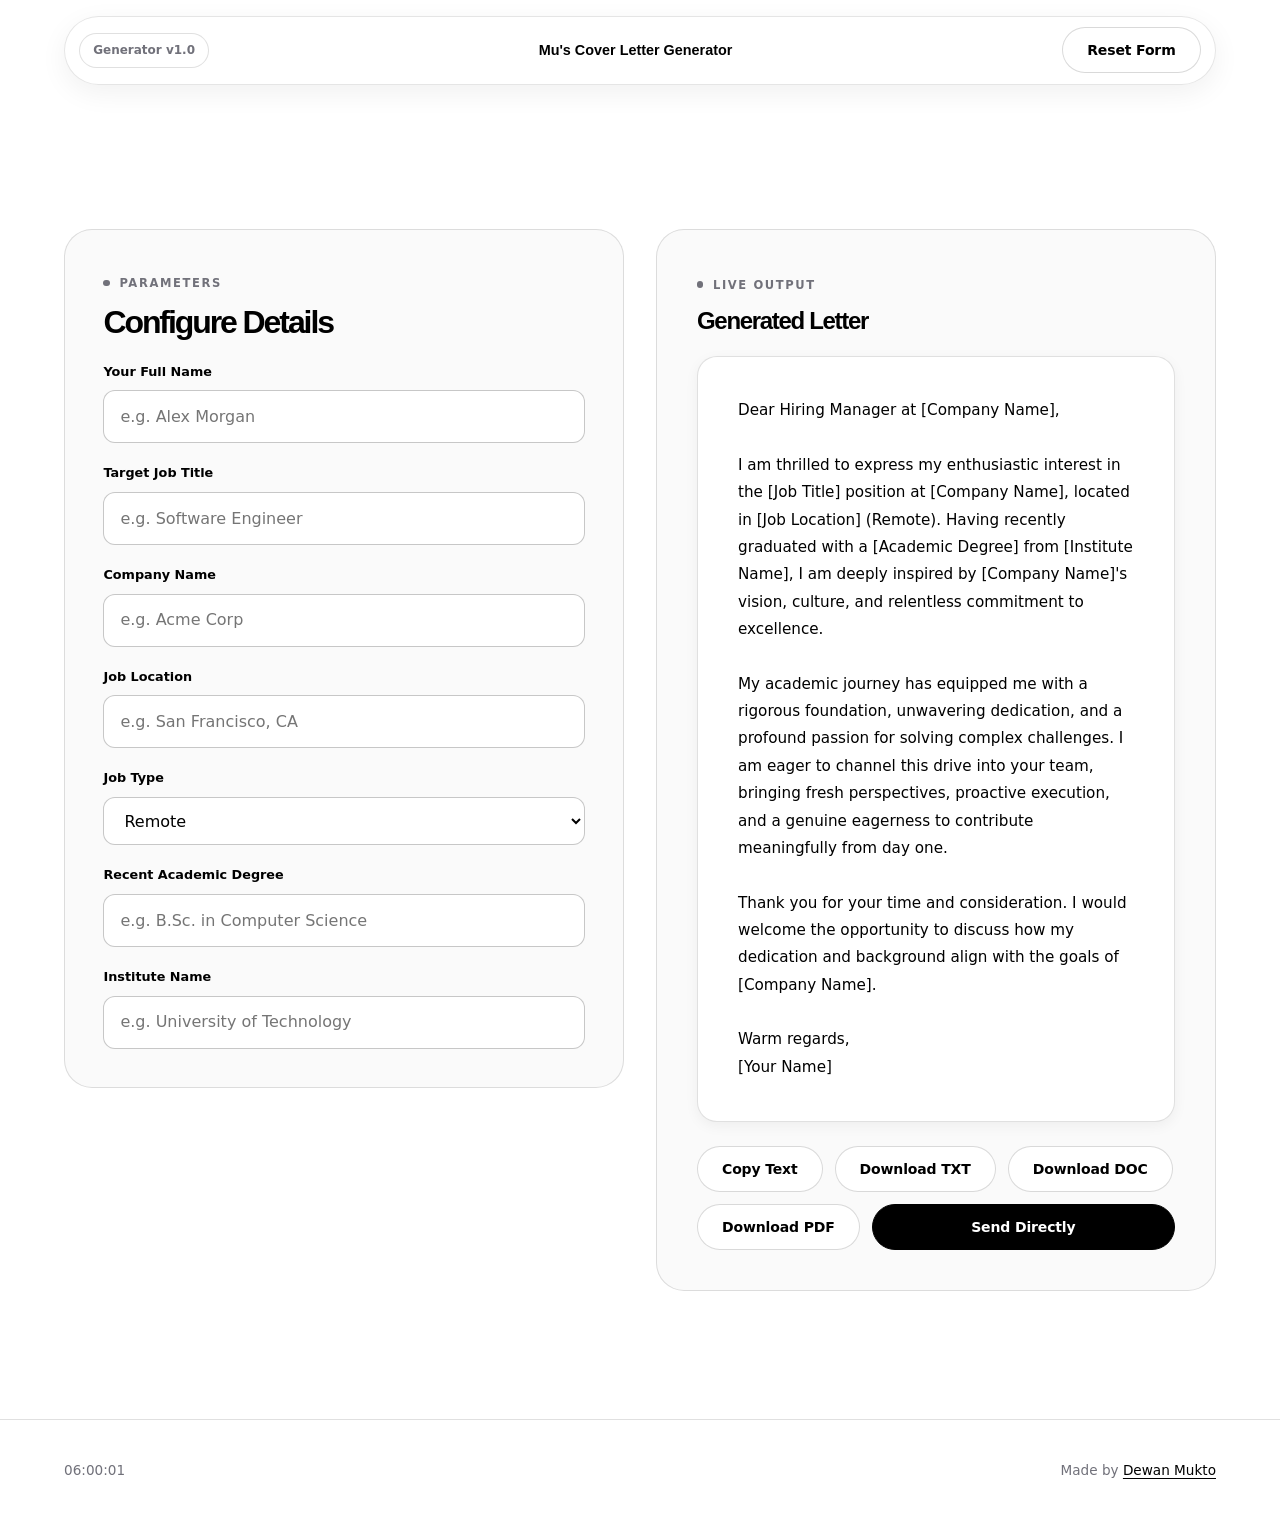
==== cover-letter-generator/index.html @ a6e50929 "for some of you lazy people out there" ====
<!DOCTYPE html>
<html lang="en">
<head>
    <meta charset="UTF-8">
    <meta name="viewport" content="width=device-width, initial-scale=1.0">
    <title>Mu's Cover Letter Generator</title>
    <link rel="stylesheet" href="/samx-theme.css">
    <style>
        .generator-grid {
            display: grid;
            grid-template-columns: 1fr 1fr;
            gap: 2rem;
            align-items: start;
        }
        .preview-panel {
            position: sticky;
            top: 5rem;
            background: var(--sx-soft-2);
            border: 1px solid var(--sx-line);
            border-radius: var(--sx-radius-lg);
            padding: 2.5rem;
        }
        .letter-preview {
            background: #fff;
            border: 1px solid var(--sx-line);
            border-radius: var(--sx-radius-md);
            padding: 2.5rem;
            font-family: var(--sx-font-body);
            font-size: 0.95rem;
            line-height: 1.8;
            white-space: pre-wrap;
            box-shadow: var(--sx-shadow-sm);
            min-height: 420px;
            color: var(--sx-fg);
        }
        .action-cluster {
            display: flex;
            flex-wrap: wrap;
            gap: 0.75rem;
            margin-top: 1.5rem;
        }
        .modal-overlay {
            display: none;
            position: fixed;
            top: 0; left: 0; width: 100%; height: 100%;
            background: rgba(0,0,0,0.4);
            backdrop-filter: blur(8px);
            z-index: 100;
            align-items: center;
            justify-content: center;
        }
        .modal-overlay.active {
            display: flex;
        }
        .modal-box {
            background: #fff;
            border: 1px solid var(--sx-line-strong);
            border-radius: var(--sx-radius-lg);
            padding: 2rem;
            width: min(90%, 480px);
            box-shadow: var(--sx-shadow-lg);
        }
        @media (max-width: 960px) {
            .generator-grid { grid-template-columns: 1fr; }
            .preview-panel { position: relative; top: 0; }
            .nav-title { display: none; }
        }
    </style>
</head>
<body class="samx-theme">

    <nav class="sx-nav">
        <div class="sx-cluster">
            <span class="sx-pill sx-mono">Generator v1.0</span>
        </div>
        <div style="font-weight: 700; font-family: var(--sx-font-display); font-size: 0.9rem; text-align: center;" class="nav-title">
            Mu's Cover Letter Generator
        </div>
        <div class="sx-cluster">
            <button class="sx-btn sx-btn--secondary" id="reset-btn">Reset Form</button>
        </div>
    </nav>

    <main class="sx-container sx-section">
        <div class="generator-grid">
            
            <!-- Left: Control Parameters Form -->
            <div class="sx-panel">
                <div class="sx-eyebrow" style="margin-bottom: 1rem;">Parameters</div>
                <h2 class="sx-heading--section" style="font-size: 2rem; margin-bottom: 1.5rem;">Configure Details</h2>

                <div class="sx-stack" style="gap: 1.25rem;">
                    <div class="sx-field">
                        <label class="sx-label">Your Full Name</label>
                        <input type="text" id="input-name" class="sx-input" placeholder="e.g. Alex Morgan">
                    </div>
                    <div class="sx-field">
                        <label class="sx-label">Target Job Title</label>
                        <input type="text" id="input-title" class="sx-input" placeholder="e.g. Software Engineer">
                    </div>
                    <div class="sx-field">
                        <label class="sx-label">Company Name</label>
                        <input type="text" id="input-company" class="sx-input" placeholder="e.g. Acme Corp">
                    </div>
                    <div class="sx-field">
                        <label class="sx-label">Job Location</label>
                        <input type="text" id="input-location" class="sx-input" placeholder="e.g. San Francisco, CA">
                    </div>
                    <div class="sx-field">
                        <label class="sx-label">Job Type</label>
                        <select id="input-type" class="sx-select">
                            <option value="Remote">Remote</option>
                            <option value="On-site">On-site</option>
                            <option value="Hybrid">Hybrid</option>
                        </select>
                    </div>
                    <div class="sx-field">
                        <label class="sx-label">Recent Academic Degree</label>
                        <input type="text" id="input-degree" class="sx-input" placeholder="e.g. B.Sc. in Computer Science">
                    </div>
                    <div class="sx-field">
                        <label class="sx-label">Institute Name</label>
                        <input type="text" id="input-institute" class="sx-input" placeholder="e.g. University of Technology">
                    </div>
                </div>
            </div>

            <!-- Right: Live Preview & Export Suite -->
            <div class="preview-panel">
                <div class="sx-eyebrow" style="margin-bottom: 1rem;">Live Output</div>
                <h3 style="font-size: 1.5rem; margin-bottom: 1.5rem;">Generated Letter</h3>
                
                <div class="letter-preview" id="letter-output">Loading template...</div>

                <div class="action-cluster">
                    <button class="sx-btn sx-btn--secondary" id="copy-btn">Copy Text</button>
                    <button class="sx-btn sx-btn--secondary" id="download-txt-btn">Download TXT</button>
                    <button class="sx-btn sx-btn--secondary" id="download-doc-btn">Download DOC</button>
                    <button class="sx-btn sx-btn--secondary" id="download-pdf-btn">Download PDF</button>
                    <button class="sx-btn sx-btn--primary" id="send-direct-btn" style="flex: 1; justify-content: center;">Send Directly</button>
                </div>
            </div>

        </div>
    </main>

    <!-- Send Directly Modal -->
    <div class="modal-overlay" id="email-modal">
        <div class="modal-box">
            <h3 style="margin-bottom: 1rem; font-size: 1.5rem;">Direct Email Dispatch</h3>
            <p class="sx-muted" style="font-size: 0.85rem; margin-bottom: 1.5rem;">Enter the recipient email address and subject line to launch your default mail app.</p>
            
            <div class="sx-stack" style="gap: 1rem; margin-bottom: 1.5rem;">
                <div class="sx-field">
                    <label class="sx-label">Recipient Email</label>
                    <input type="email" id="modal-email" class="sx-input" placeholder="hiring@company.com">
                </div>
                <div class="sx-field">
                    <label class="sx-label">Email Subject</label>
                    <input type="text" id="modal-subject" class="sx-input" placeholder="Application for [Job Title]">
                </div>
            </div>

            <div class="sx-cluster" style="justify-content: flex-end;">
                <button class="sx-btn sx-btn--secondary" id="modal-cancel">Cancel</button>
                <button class="sx-btn sx-btn--primary" id="modal-submit">Launch Mail App</button>
            </div>
        </div>
    </div>

    <footer class="sx-footer">
        <div class="sx-container" style="display: flex; justify-content: space-between; align-items: center;">
            <span class="sx-mono" id="time-display">00:00:00</span>
            <span class="sx-mono">Made by <a href="https://dewanmukto.github.io/" target="_blank" rel="noopener" style="text-decoration: underline; color: var(--sx-fg);">Dewan Mukto</a></span>
        </div>
    </footer>

    <script>
        // Clock updater
        function updateClock() {
            const now = new Date();
            document.getElementById('time-display').textContent = now.toTimeString().split(' ')[0];
        }
        setInterval(updateClock, 1000);
        updateClock();

        const fields = {
            name: document.getElementById('input-name'),
            title: document.getElementById('input-title'),
            company: document.getElementById('input-company'),
            location: document.getElementById('input-location'),
            type: document.getElementById('input-type'),
            degree: document.getElementById('input-degree'),
            institute: document.getElementById('input-institute')
        };

        const outputEl = document.getElementById('letter-output');

        function generateLetterText() {
            const name = fields.name.value.trim() || '[Your Name]';
            const title = fields.title.value.trim() || '[Job Title]';
            const company = fields.company.value.trim() || '[Company Name]';
            const location = fields.location.value.trim() || '[Job Location]';
            const type = fields.type.value;
            const degree = fields.degree.value.trim() || '[Academic Degree]';
            const institute = fields.institute.value.trim() || '[Institute Name]';

            return `Dear Hiring Manager at ${company},

I am thrilled to express my enthusiastic interest in the ${title} position at ${company}, located in ${location} (${type}). Having recently graduated with a ${degree} from ${institute}, I am deeply inspired by ${company}'s vision, culture, and relentless commitment to excellence.

My academic journey has equipped me with a rigorous foundation, unwavering dedication, and a profound passion for solving complex challenges. I am eager to channel this drive into your team, bringing fresh perspectives, proactive execution, and a genuine eagerness to contribute meaningfully from day one.

Thank you for your time and consideration. I would welcome the opportunity to discuss how my dedication and background align with the goals of ${company}.

Warm regards,
${name}`;
        }

        function updatePreview() {
            outputEl.textContent = generateLetterText();
        }

        Object.values(fields).forEach(el => {
            el.addEventListener('input', updatePreview);
            el.addEventListener('change', updatePreview);
        });

        // Copy Text
        document.getElementById('copy-btn').addEventListener('click', () => {
            navigator.clipboard.writeText(generateLetterText());
            const btn = document.getElementById('copy-btn');
            const original = btn.textContent;
            btn.textContent = 'Copied!';
            setTimeout(() => { btn.textContent = original; }, 1200);
        });

        // Download TXT
        document.getElementById('download-txt-btn').addEventListener('click', () => {
            const blob = new Blob([generateLetterText()], { type: 'text/plain;charset=utf-8' });
            const url = URL.createObjectURL(blob);
            const a = document.createElement('a');
            a.href = url;
            a.download = `Cover_Letter_${(fields.title.value.trim() || 'Application').replace(/\s+/g, '_')}.txt`;
            a.click();
            URL.revokeObjectURL(url);
        });

        // Download DOC (Word compatible HTML blob)
        document.getElementById('download-doc-btn').addEventListener('click', () => {
            const text = generateLetterText().replace(/\n/g, '<br>');
            const html = `<html xmlns:o='urn:schemas-microsoft-com:office:office' xmlns:w='urn:schemas-microsoft-com:office:word' xmlns='http://www.w3.org/TR/REC-html40'><head><meta charset='utf-8'><title>Cover Letter</title></head><body style="font-family: Arial, sans-serif; font-size: 11pt; line-height: 1.6; padding: 20px;">${text}</body></html>`;
            const blob = new Blob(['\ufeff' + html], { type: 'application/msword' });
            const url = URL.createObjectURL(blob);
            const a = document.createElement('a');
            a.href = url;
            a.download = `Cover_Letter_${(fields.title.value.trim() || 'Application').replace(/\s+/g, '_')}.doc`;
            a.click();
            URL.revokeObjectURL(url);
        });

        // Download PDF via print window
        document.getElementById('download-pdf-btn').addEventListener('click', () => {
            const printWin = window.open('', '_blank');
            printWin.document.write(`<html><head><title>Cover Letter</title><style>body { font-family: Arial, sans-serif; font-size: 12pt; line-height: 1.8; padding: 40px; color: #000; white-space: pre-wrap; }</style></head><body>${generateLetterText()}</body></html>`);
            printWin.document.close();
            printWin.focus();
            setTimeout(() => { printWin.print(); printWin.close(); }, 500);
        });

        // Send Directly Modal triggers
        const modal = document.getElementById('email-modal');
        document.getElementById('send-direct-btn').addEventListener('click', () => {
            const title = fields.title.value.trim() || 'Job Position';
            const company = fields.company.value.trim() || 'Company';
            document.getElementById('modal-subject').value = `Application for ${title} at ${company}`;
            modal.classList.add('active');
        });

        document.getElementById('modal-cancel').addEventListener('click', () => {
            modal.classList.remove('active');
        });

        document.getElementById('modal-submit').addEventListener('click', () => {
            const email = document.getElementById('modal-email').value.trim();
            const subject = document.getElementById('modal-subject').value.trim();
            const body = generateLetterText();

            if (!email) {
                alert('Please enter a recipient email address.');
                return;
            }

            const mailtoUrl = `mailto:${encodeURIComponent(email)}?subject=${encodeURIComponent(subject)}&body=${encodeURIComponent(body)}`;
            window.location.href = mailtoUrl;
            modal.classList.remove('active');
        });

        // Reset
        document.getElementById('reset-btn').addEventListener('click', () => {
            Object.values(fields).forEach(el => el.value = '');
            fields.type.value = 'Remote';
            updatePreview();
        });

        updatePreview();
    </script>
</body>
</html>
---- samx-theme.css ----
/*
 * SAMX-inspired reusable visual theme
 * Extracted from the supplied MHTML snapshot of samxhq.com and cross-checked
 * against the live homepage. This is a generic design system, not a page clone.
 *
 * Apply by adding class="samx-theme" to <body> or a root container.
 * Optional semantic classes: .sx-container, .sx-nav, .sx-section,
 * .sx-eyebrow, .sx-heading, .sx-card, .sx-btn, .sx-btn--primary,
 * .sx-btn--secondary, .sx-pill, .sx-input, .sx-media, .sx-footer.
 */

/* ---------- Design tokens ---------- */
:root,
.samx-theme {
  color-scheme: light;
  --sx-bg: #fff;
  --sx-fg: #000;
  --sx-ink: #09090b;
  --sx-muted: #71717a;
  --sx-subtle: #a1a1aa;
  --sx-line: rgba(0, 0, 0, .12);
  --sx-line-strong: rgba(0, 0, 0, .22);
  --sx-soft: #f4f4f5;
  --sx-soft-2: #fafafa;
  --sx-accent: #000;
  --sx-accent-hover: #27272a;
  --sx-font-body: "Plus Jakarta Sans", Inter, ui-sans-serif, system-ui, -apple-system,
                  BlinkMacSystemFont, "Segoe UI", sans-serif;
  --sx-font-display: "Space Grotesk", "Plus Jakarta Sans", Inter, sans-serif;
  --sx-container: 72rem;
  --sx-gutter: clamp(1rem, 4vw, 2rem);
  --sx-section-space: clamp(4.5rem, 10vw, 8rem);
  --sx-radius-sm: .75rem;
  --sx-radius-md: 1.25rem;
  --sx-radius-lg: 1.75rem;
  --sx-radius-pill: 9999px;
  --sx-shadow-sm: 0 4px 14px rgba(0, 0, 0, .05);
  --sx-shadow-md: 0 16px 30px -10px rgba(0, 0, 0, .08);
  --sx-shadow-lg: 0 18px 40px -12px rgba(0, 0, 0, .16);
  --sx-ease: cubic-bezier(.16, 1, .3, 1);
  --sx-duration: 250ms;
}

/* ---------- Base / reset ---------- */
.samx-theme,
.samx-theme *,
.samx-theme *::before,
.samx-theme *::after { box-sizing: border-box; }

.samx-theme {
  margin: 0;
  background: var(--sx-bg);
  color: var(--sx-fg);
  font-family: var(--sx-font-body);
  font-size: 16px;
  line-height: 1.6;
  font-weight: 400;
  -webkit-font-smoothing: antialiased;
  -moz-osx-font-smoothing: grayscale;
  text-rendering: optimizeLegibility;
}

.samx-theme ::selection { background: var(--sx-accent); color: #fff; }

.samx-theme img,
.samx-theme video,
.samx-theme svg { max-width: 100%; }

.samx-theme img { display: block; height: auto; }

.samx-theme a {
  color: inherit;
  text-decoration: none;
  text-underline-offset: .2em;
}

.samx-theme a:hover { text-decoration: none; }

.samx-theme button,
.samx-theme input,
.samx-theme textarea,
.samx-theme select { font: inherit; }

.samx-theme button,
.samx-theme a,
.samx-theme input,
.samx-theme textarea,
.samx-theme select { -webkit-tap-highlight-color: transparent; }

.samx-theme :focus-visible {
  outline: 2px solid var(--sx-fg);
  outline-offset: 4px;
}

/* ---------- Type system ---------- */
.samx-theme h1,
.samx-theme h2,
.samx-theme h3,
.samx-theme h4,
.samx-theme .sx-heading {
  margin: 0;
  color: var(--sx-fg);
  font-family: var(--sx-font-display);
  font-weight: 700;
  letter-spacing: -.055em;
  line-height: .98;
  text-wrap: balance;
}

.samx-theme h1,
.samx-theme .sx-heading--hero {
  font-size: clamp(3rem, 8.6vw, 7.5rem);
  letter-spacing: -.075em;
  line-height: .9;
}

.samx-theme h2,
.samx-theme .sx-heading--section {
  font-size: clamp(2.25rem, 5.4vw, 4.75rem);
  letter-spacing: -.065em;
  line-height: .96;
}

.samx-theme h3 { font-size: clamp(1.35rem, 2.5vw, 2rem); }

.samx-theme p { margin: 0; }

.samx-theme .sx-lead {
  max-width: 44rem;
  color: var(--sx-muted);
  font-size: clamp(1rem, 1.5vw, 1.25rem);
  line-height: 1.7;
}

.samx-theme .sx-eyebrow,
.samx-theme .sx-kicker {
  display: inline-flex;
  align-items: center;
  gap: .6rem;
  color: var(--sx-muted);
  font-size: .72rem;
  font-weight: 700;
  letter-spacing: .14em;
  line-height: 1.4;
  text-transform: uppercase;
}

.samx-theme .sx-eyebrow::before {
  width: .4rem;
  height: .4rem;
  border-radius: 50%;
  background: currentColor;
  content: "";
}

/* ---------- Layout primitives ---------- */
.samx-theme .sx-container {
  width: min(100% - 2 * var(--sx-gutter), var(--sx-container));
  margin-inline: auto;
}

.samx-theme .sx-section {
  padding-block: var(--sx-section-space);
}

.samx-theme .sx-section--compact { padding-block: clamp(3rem, 6vw, 5rem); }

.samx-theme .sx-section-head {
  display: flex;
  align-items: end;
  justify-content: space-between;
  gap: 2rem;
  margin-bottom: clamp(2rem, 5vw, 4rem);
}

.samx-theme .sx-stack { display: flex; flex-direction: column; gap: 1rem; }
.samx-theme .sx-cluster { display: flex; flex-wrap: wrap; align-items: center; gap: .75rem; }
.samx-theme .sx-grid { display: grid; gap: 1rem; }
.samx-theme .sx-grid--2 { grid-template-columns: repeat(2, minmax(0, 1fr)); }
.samx-theme .sx-grid--3 { grid-template-columns: repeat(3, minmax(0, 1fr)); }
.samx-theme .sx-grid--4 { grid-template-columns: repeat(4, minmax(0, 1fr)); }

/* ---------- Navigation / floating glass capsule ---------- */
.samx-theme .sx-nav {
  position: sticky;
  z-index: 50;
  top: 1rem;
  display: flex;
  align-items: center;
  justify-content: space-between;
  gap: 1rem;
  width: min(calc(100% - 2 * var(--sx-gutter)), var(--sx-container));
  margin: 1rem auto;
  padding: .65rem .9rem;
  border: 1px solid rgba(0, 0, 0, .1);
  border-radius: var(--sx-radius-pill);
  background: rgba(255, 255, 255, .92);
  box-shadow: 0 8px 28px rgba(0, 0, 0, .06);
  backdrop-filter: blur(20px);
  -webkit-backdrop-filter: blur(20px);
}

.samx-theme .sx-nav__links { display: flex; align-items: center; gap: clamp(.75rem, 2vw, 1.5rem); }
.samx-theme .sx-nav a { color: var(--sx-muted); font-size: .85rem; font-weight: 600; }
.samx-theme .sx-nav a:hover,
.samx-theme .sx-nav a[aria-current="page"] { color: var(--sx-fg); }

/* ---------- Buttons / pills ---------- */
.samx-theme .sx-btn {
  display: inline-flex;
  min-height: 46px;
  align-items: center;
  justify-content: center;
  gap: .6rem;
  padding: .75rem 1.5rem;
  border: 1px solid transparent;
  border-radius: var(--sx-radius-pill);
  font-size: .875rem;
  font-weight: 600;
  letter-spacing: -.01em;
  line-height: 1.2;
  white-space: nowrap;
  cursor: pointer;
  transition: color var(--sx-duration) var(--sx-ease),
              background var(--sx-duration) var(--sx-ease),
              border-color var(--sx-duration) var(--sx-ease),
              box-shadow var(--sx-duration) var(--sx-ease),
              transform var(--sx-duration) var(--sx-ease);
}

.samx-theme .sx-btn:hover { transform: translateY(-2px); }
.samx-theme .sx-btn:active { transform: translateY(0); }

.samx-theme .sx-btn--primary {
  border-color: #000;
  background: #000;
  color: #fff;
}
.samx-theme .sx-btn--primary:hover {
  border-color: #27272a;
  background: #27272a;
  box-shadow: 0 10px 20px -5px rgba(0, 0, 0, .15);
}

.samx-theme .sx-btn--secondary {
  border-color: rgba(0, 0, 0, .15);
  background: #fff;
  color: #000;
}
.samx-theme .sx-btn--secondary:hover {
  border-color: #000;
  background: #f4f4f5;
}

.samx-theme .sx-pill {
  display: inline-flex;
  align-items: center;
  gap: .45rem;
  padding: .45rem .8rem;
  border: 1px solid var(--sx-line);
  border-radius: var(--sx-radius-pill);
  background: #fff;
  color: var(--sx-muted);
  font-size: .75rem;
  font-weight: 600;
}

/* ---------- Cards / panels ---------- */
.samx-theme .sx-card {
  overflow: hidden;
  border: 1px solid var(--sx-line);
  border-radius: var(--sx-radius-md);
  background: #fff;
  transition: border-color 350ms var(--sx-ease),
              box-shadow 350ms var(--sx-ease),
              transform 350ms var(--sx-ease);
}

.samx-theme .sx-card:hover {
  border-color: var(--sx-line-strong);
  box-shadow: var(--sx-shadow-md);
  transform: translateY(-3px);
}

.samx-theme .sx-card__body { padding: clamp(1.25rem, 3vw, 2rem); }
.samx-theme .sx-card--soft { background: var(--sx-soft-2); }
.samx-theme .sx-panel {
  border: 1px solid var(--sx-line);
  border-radius: var(--sx-radius-lg);
  background: var(--sx-soft-2);
  padding: clamp(1.25rem, 3vw, 2.5rem);
}

/* ---------- Media treatment ---------- */
.samx-theme .sx-media {
  overflow: hidden;
  border-radius: var(--sx-radius-md);
  background: var(--sx-soft);
}
.samx-theme .sx-media img {
  width: 100%;
  height: 100%;
  object-fit: cover;
  transition: transform 500ms var(--sx-ease), filter 400ms var(--sx-ease);
}
.samx-theme .sx-media--mono img { filter: grayscale(1) contrast(1.05); }
.samx-theme .sx-media:hover img { transform: scale(1.025); }
.samx-theme .sx-media--mono:hover img { filter: grayscale(0) contrast(1); }

/* ---------- Forms ---------- */
.samx-theme .sx-field { display: grid; gap: .5rem; }
.samx-theme .sx-label { font-size: .8rem; font-weight: 700; }
.samx-theme .sx-input,
.samx-theme .sx-select,
.samx-theme .sx-textarea {
  width: 100%;
  min-height: 48px;
  padding: .8rem 1rem;
  border: 1px solid var(--sx-line-strong);
  border-radius: var(--sx-radius-sm);
  background: #fff;
  color: var(--sx-fg);
  transition: border-color var(--sx-duration) var(--sx-ease),
              box-shadow var(--sx-duration) var(--sx-ease);
}
.samx-theme .sx-textarea { min-height: 140px; resize: vertical; }
.samx-theme .sx-input:focus,
.samx-theme .sx-select:focus,
.samx-theme .sx-textarea:focus {
  border-color: #000;
  outline: 0;
  box-shadow: 0 0 0 3px rgba(0, 0, 0, .08);
}

/* ---------- Utility details ---------- */
.samx-theme .sx-divider { height: 1px; border: 0; background: var(--sx-line); }
.samx-theme .sx-muted { color: var(--sx-muted); }
.samx-theme .sx-mono { font-variant-numeric: tabular-nums; }
.samx-theme .sx-overflow-hidden { overflow: hidden; }
.samx-theme .sx-no-scrollbar { scrollbar-width: none; }
.samx-theme .sx-no-scrollbar::-webkit-scrollbar { display: none; }

.samx-theme .sx-footer {
  padding-block: 2.5rem;
  border-top: 1px solid var(--sx-line);
  color: var(--sx-muted);
  font-size: .85rem;
}

/* ---------- Responsive behavior ---------- */
@media (max-width: 760px) {
  .samx-theme .sx-grid--3,
  .samx-theme .sx-grid--4 { grid-template-columns: repeat(2, minmax(0, 1fr)); }
  .samx-theme .sx-section-head { align-items: start; flex-direction: column; }
  .samx-theme .sx-nav__links { gap: .75rem; }
}
@media (max-width: 520px) {
  .samx-theme .sx-grid--2,
  .samx-theme .sx-grid--3,
  .samx-theme .sx-grid--4 { grid-template-columns: minmax(0, 1fr); }
  .samx-theme .sx-nav { top: .5rem; }
  .samx-theme .sx-nav__links { display: none; }
  .samx-theme .sx-btn { min-height: 44px; padding-inline: 1.15rem; }
}
@media (prefers-reduced-motion: reduce) {
  .samx-theme *,
  .samx-theme *::before,
  .samx-theme *::after {
    scroll-behavior: auto !important;
    animation-duration: .01ms !important;
    animation-iteration-count: 1 !important;
    transition-duration: .01ms !important;
  }
}
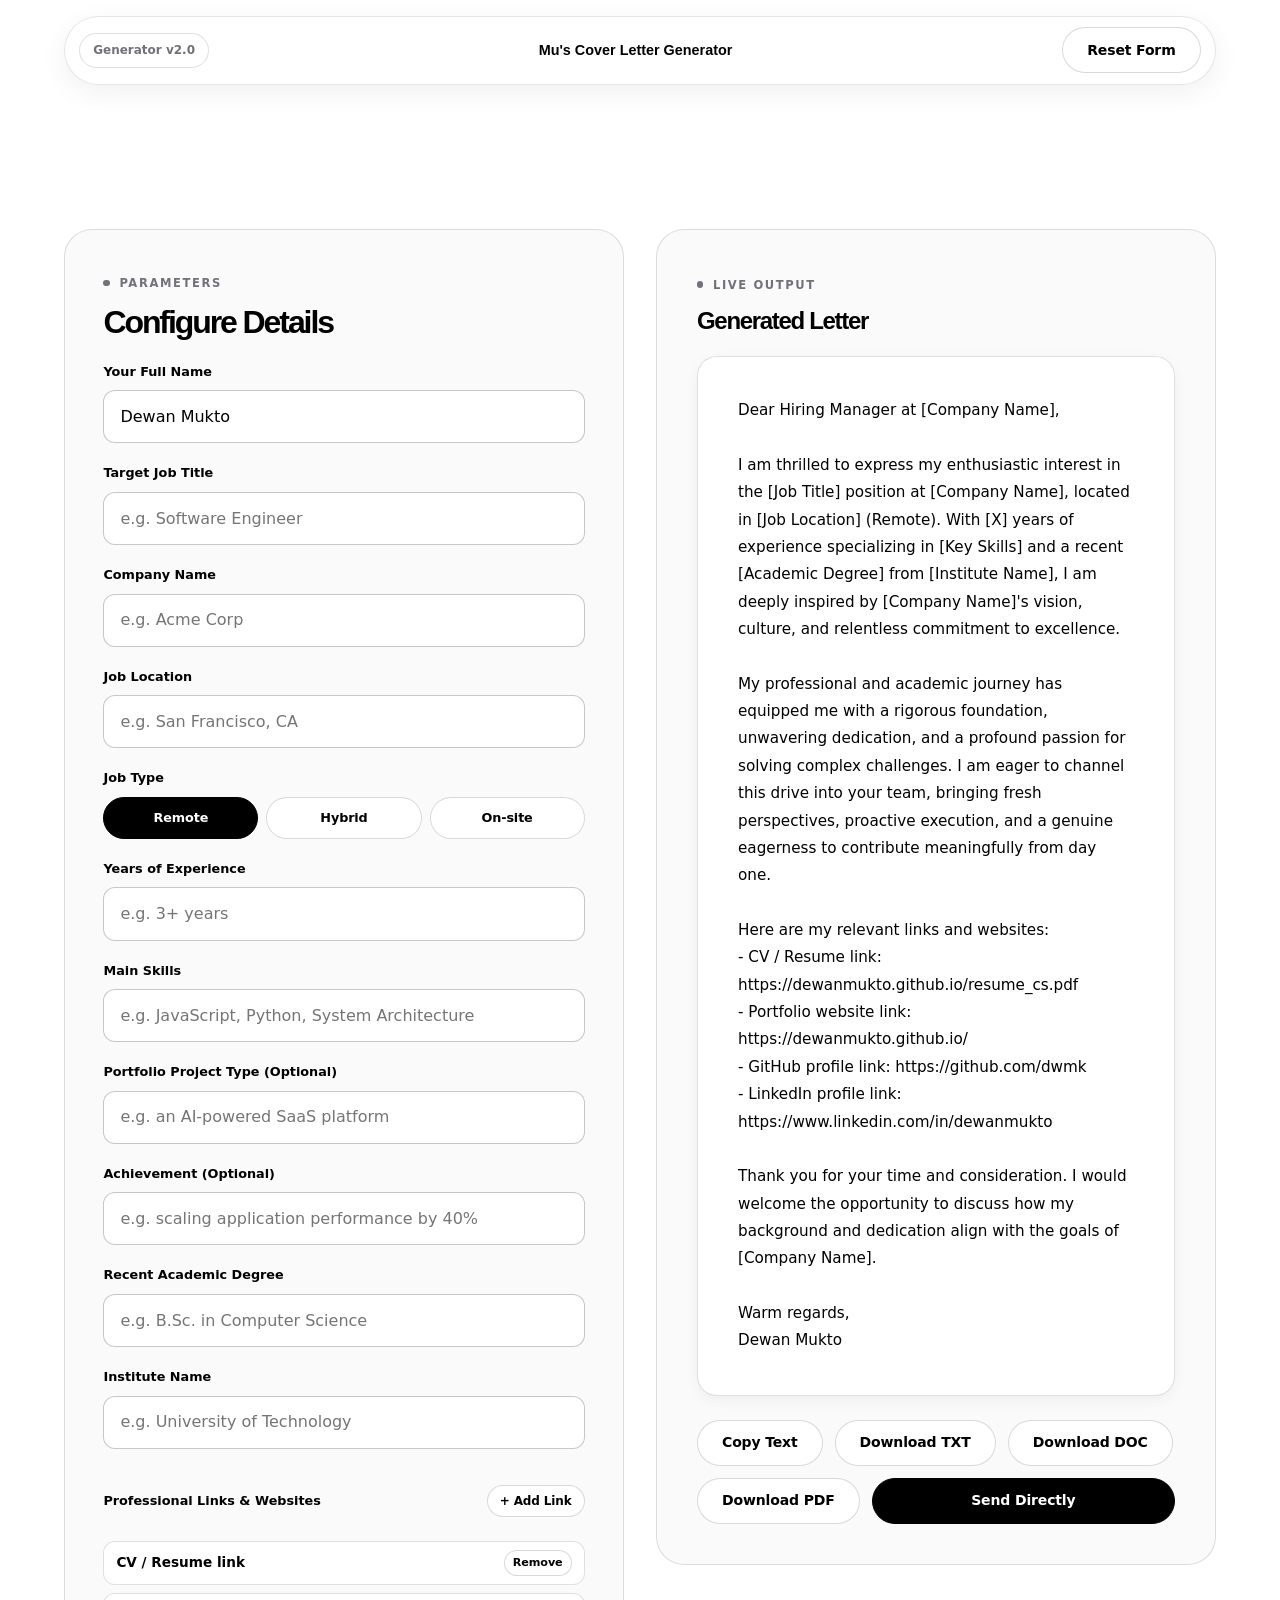
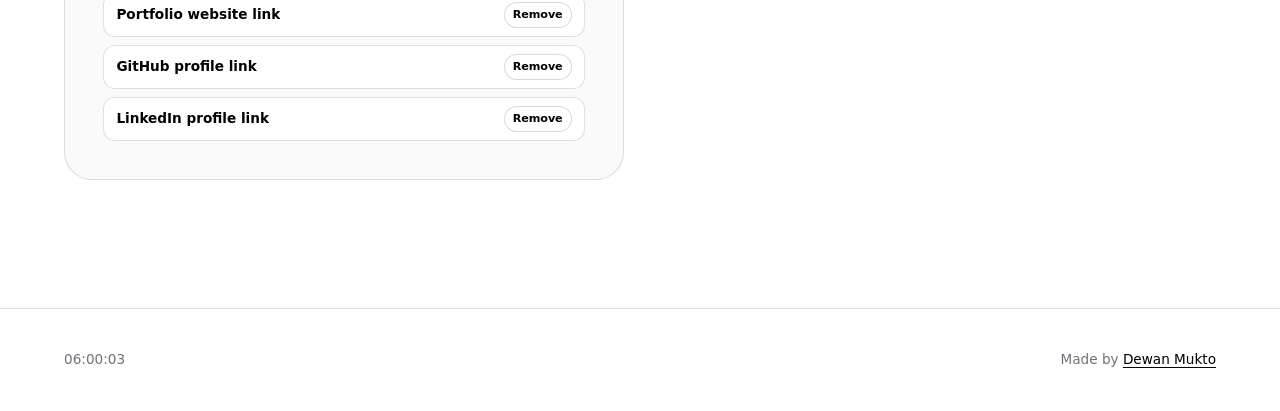
==== commit 9e5dd8ea: "more conditional fields and sentences" ====
--- a/cover-letter-generator/index.html
+++ b/cover-letter-generator/index.html
@@ -39,6 +39,17 @@
             gap: 0.75rem;
             margin-top: 1.5rem;
         }
+        .link-item-row {
+            display: flex;
+            align-items: center;
+            justify-content: space-between;
+            background: #fff;
+            border: 1px solid var(--sx-line);
+            border-radius: var(--sx-radius-sm);
+            padding: 0.5rem 0.75rem;
+            margin-top: 0.5rem;
+            font-size: 0.85rem;
+        }
         .modal-overlay {
             display: none;
             position: fixed;
@@ -71,7 +82,7 @@
 
     <nav class="sx-nav">
         <div class="sx-cluster">
-            <span class="sx-pill sx-mono">Generator v1.0</span>
+            <span class="sx-pill sx-mono">Generator v2.0</span>
         </div>
         <div style="font-weight: 700; font-family: var(--sx-font-display); font-size: 0.9rem; text-align: center;" class="nav-title">
             Mu's Cover Letter Generator
@@ -92,7 +103,7 @@
                 <div class="sx-stack" style="gap: 1.25rem;">
                     <div class="sx-field">
                         <label class="sx-label">Your Full Name</label>
-                        <input type="text" id="input-name" class="sx-input" placeholder="e.g. Alex Morgan">
+                        <input type="text" id="input-name" class="sx-input" placeholder="e.g. Dewan Mukto" value="Dewan Mukto">
                     </div>
                     <div class="sx-field">
                         <label class="sx-label">Target Job Title</label>
@@ -106,13 +117,32 @@
                         <label class="sx-label">Job Location</label>
                         <input type="text" id="input-location" class="sx-input" placeholder="e.g. San Francisco, CA">
                     </div>
+                    
+                    <!-- Single-Choice Job Type -->
                     <div class="sx-field">
                         <label class="sx-label">Job Type</label>
-                        <select id="input-type" class="sx-select">
-                            <option value="Remote">Remote</option>
-                            <option value="On-site">On-site</option>
-                            <option value="Hybrid">Hybrid</option>
-                        </select>
+                        <div class="sx-cluster" style="gap: 0.5rem;" id="job-type-group">
+                            <button type="button" class="sx-btn sx-btn--primary job-type-btn" data-val="Remote" style="flex: 1; min-height: 42px; font-size: 0.8rem;">Remote</button>
+                            <button type="button" class="sx-btn sx-btn--secondary job-type-btn" data-val="Hybrid" style="flex: 1; min-height: 42px; font-size: 0.8rem;">Hybrid</button>
+                            <button type="button" class="sx-btn sx-btn--secondary job-type-btn" data-val="On-site" style="flex: 1; min-height: 42px; font-size: 0.8rem;">On-site</button>
+                        </div>
+                    </div>
+
+                    <div class="sx-field">
+                        <label class="sx-label">Years of Experience</label>
+                        <input type="text" id="input-exp" class="sx-input" placeholder="e.g. 3+ years">
+                    </div>
+                    <div class="sx-field">
+                        <label class="sx-label">Main Skills</label>
+                        <input type="text" id="input-skills" class="sx-input" placeholder="e.g. JavaScript, Python, System Architecture">
+                    </div>
+                    <div class="sx-field">
+                        <label class="sx-label">Portfolio Project Type (Optional)</label>
+                        <input type="text" id="input-project" class="sx-input" placeholder="e.g. an AI-powered SaaS platform">
+                    </div>
+                    <div class="sx-field">
+                        <label class="sx-label">Achievement (Optional)</label>
+                        <input type="text" id="input-achievement" class="sx-input" placeholder="e.g. scaling application performance by 40%">
                     </div>
                     <div class="sx-field">
                         <label class="sx-label">Recent Academic Degree</label>
@@ -121,6 +151,15 @@
                     <div class="sx-field">
                         <label class="sx-label">Institute Name</label>
                         <input type="text" id="input-institute" class="sx-input" placeholder="e.g. University of Technology">
+                    </div>
+
+                    <!-- Social / Professional Links Management -->
+                    <div class="sx-field" style="margin-top: 1rem;">
+                        <div style="display: flex; justify-content: space-between; align-items: center; margin-bottom: 0.5rem;">
+                            <label class="sx-label" style="margin: 0;">Professional Links & Websites</label>
+                            <button type="button" class="sx-btn sx-btn--secondary" id="add-link-btn" style="min-height: 32px; padding: 0.25rem 0.75rem; font-size: 0.75rem;">+ Add Link</button>
+                        </div>
+                        <div id="links-container"></div>
                     </div>
                 </div>
             </div>
@@ -144,12 +183,32 @@
         </div>
     </main>
 
+    <!-- Add Link Modal -->
+    <div class="modal-overlay" id="link-modal">
+        <div class="modal-box">
+            <h3 style="margin-bottom: 1rem; font-size: 1.5rem;">Add Link</h3>
+            <div class="sx-stack" style="gap: 1rem; margin-bottom: 1.5rem;">
+                <div class="sx-field">
+                    <label class="sx-label">Website / Link Name</label>
+                    <input type="text" id="modal-link-name" class="sx-input" placeholder="e.g. Portfolio website link">
+                </div>
+                <div class="sx-field">
+                    <label class="sx-label">URL</label>
+                    <input type="url" id="modal-link-url" class="sx-input" placeholder="https://...">
+                </div>
+            </div>
+            <div class="sx-cluster" style="justify-content: flex-end;">
+                <button class="sx-btn sx-btn--secondary" id="link-modal-cancel">Cancel</button>
+                <button class="sx-btn sx-btn--primary" id="link-modal-submit">Add Link</button>
+            </div>
+        </div>
+    </div>
+
     <!-- Send Directly Modal -->
     <div class="modal-overlay" id="email-modal">
         <div class="modal-box">
             <h3 style="margin-bottom: 1rem; font-size: 1.5rem;">Direct Email Dispatch</h3>
-            <p class="sx-muted" style="font-size: 0.85rem; margin-bottom: 1.5rem;">Enter the recipient email address and subject line to launch your default mail app.</p>
-            
+            <p class="sx-muted" style="font-size: 0.85rem; margin-bottom: 1.5rem;">Enter recipient email and subject line to launch your default mail app.</p>
             <div class="sx-stack" style="gap: 1rem; margin-bottom: 1.5rem;">
                 <div class="sx-field">
                     <label class="sx-label">Recipient Email</label>
@@ -160,7 +219,6 @@
                     <input type="text" id="modal-subject" class="sx-input" placeholder="Application for [Job Title]">
                 </div>
             </div>
-
             <div class="sx-cluster" style="justify-content: flex-end;">
                 <button class="sx-btn sx-btn--secondary" id="modal-cancel">Cancel</button>
                 <button class="sx-btn sx-btn--primary" id="modal-submit">Launch Mail App</button>
@@ -176,7 +234,6 @@
     </footer>
 
     <script>
-        // Clock updater
         function updateClock() {
             const now = new Date();
             document.getElementById('time-display').textContent = now.toTimeString().split(' ')[0];
@@ -184,34 +241,87 @@
         setInterval(updateClock, 1000);
         updateClock();
 
+        let jobType = 'Remote';
         const fields = {
             name: document.getElementById('input-name'),
             title: document.getElementById('input-title'),
             company: document.getElementById('input-company'),
             location: document.getElementById('input-location'),
-            type: document.getElementById('input-type'),
+            exp: document.getElementById('input-exp'),
+            skills: document.getElementById('input-skills'),
+            project: document.getElementById('input-project'),
+            achievement: document.getElementById('input-achievement'),
             degree: document.getElementById('input-degree'),
             institute: document.getElementById('input-institute')
         };
 
+        // Preloaded default links as requested
+        let customLinks = [
+            { name: 'CV / Resume link', url: 'https://dewanmukto.github.io/resume_cs.pdf' },
+            { name: 'Portfolio website link', url: 'https://dewanmukto.github.io/' },
+            { name: 'GitHub profile link', url: 'https://github.com/dwmk' },
+            { name: 'LinkedIn profile link', url: 'https://www.linkedin.com/in/dewanmukto' }
+        ];
+
         const outputEl = document.getElementById('letter-output');
+        const linksContainer = document.getElementById('links-container');
+
+        function renderLinksList() {
+            linksContainer.innerHTML = customLinks.map((l, index) => `
+                <div class="link-item-row">
+                    <span style="font-weight: 600; overflow: hidden; text-overflow: ellipsis; white-space: nowrap; max-width: 220px;" title="${l.name}">${l.name}</span>
+                    <button type="button" class="sx-btn sx-btn--secondary" style="min-height: 26px; padding: 0.15rem 0.5rem; font-size: 0.7rem;" onclick="removeLink(${index})">Remove</button>
+                </div>
+            `).join('');
+            updatePreview();
+        }
+
+        window.removeLink = function(index) {
+            customLinks.splice(index, 1);
+            renderLinksList();
+        }
+
+        // Job Type single-choice buttons
+        document.querySelectorAll('.job-type-btn').forEach(btn => {
+            btn.addEventListener('click', () => {
+                document.querySelectorAll('.job-type-btn').forEach(b => {
+                    b.classList.remove('sx-btn--primary');
+                    b.classList.add('sx-btn--secondary');
+                });
+                btn.classList.remove('sx-btn--secondary');
+                btn.classList.add('sx-btn--primary');
+                jobType = btn.dataset.val;
+                updatePreview();
+            });
+        });
 
         function generateLetterText() {
             const name = fields.name.value.trim() || '[Your Name]';
             const title = fields.title.value.trim() || '[Job Title]';
             const company = fields.company.value.trim() || '[Company Name]';
             const location = fields.location.value.trim() || '[Job Location]';
-            const type = fields.type.value;
+            const exp = fields.exp.value.trim() || '[X] years';
+            const skills = fields.skills.value.trim() || '[Key Skills]';
             const degree = fields.degree.value.trim() || '[Academic Degree]';
             const institute = fields.institute.value.trim() || '[Institute Name]';
+            const project = fields.project.value.trim();
+            const achievement = fields.achievement.value.trim();
+
+            let projectSentence = project ? ` In my portfolio, I recently built ${project}, which sharpened my technical execution and practical problem-solving capabilities.` : '';
+            let achievementSentence = achievement ? ` A notable milestone in my recent work has been ${achievement}, reflecting my strong dedication to impactful results.` : '';
+
+            let linksSection = '';
+            if (customLinks.length > 0) {
+                linksSection = '\n\nHere are my relevant links and websites:\n' + customLinks.map(l => `- ${l.name}: ${l.url}`).join('\n');
+            }
 
             return `Dear Hiring Manager at ${company},
 
-I am thrilled to express my enthusiastic interest in the ${title} position at ${company}, located in ${location} (${type}). Having recently graduated with a ${degree} from ${institute}, I am deeply inspired by ${company}'s vision, culture, and relentless commitment to excellence.
-
-My academic journey has equipped me with a rigorous foundation, unwavering dedication, and a profound passion for solving complex challenges. I am eager to channel this drive into your team, bringing fresh perspectives, proactive execution, and a genuine eagerness to contribute meaningfully from day one.
-
-Thank you for your time and consideration. I would welcome the opportunity to discuss how my dedication and background align with the goals of ${company}.
+I am thrilled to express my enthusiastic interest in the ${title} position at ${company}, located in ${location} (${jobType}). With ${exp} of experience specializing in ${skills} and a recent ${degree} from ${institute}, I am deeply inspired by ${company}'s vision, culture, and relentless commitment to excellence.${projectSentence}${achievementSentence}
+
+My professional and academic journey has equipped me with a rigorous foundation, unwavering dedication, and a profound passion for solving complex challenges. I am eager to channel this drive into your team, bringing fresh perspectives, proactive execution, and a genuine eagerness to contribute meaningfully from day one.${linksSection}
+
+Thank you for your time and consideration. I would welcome the opportunity to discuss how my background and dedication align with the goals of ${company}.
 
 Warm regards,
 ${name}`;
@@ -224,6 +334,30 @@
         Object.values(fields).forEach(el => {
             el.addEventListener('input', updatePreview);
             el.addEventListener('change', updatePreview);
+        });
+
+        // Add link modal logic
+        const linkModal = document.getElementById('link-modal');
+        document.getElementById('add-link-btn').addEventListener('click', () => {
+            document.getElementById('modal-link-name').value = '';
+            document.getElementById('modal-link-url').value = '';
+            linkModal.classList.add('active');
+        });
+
+        document.getElementById('link-modal-cancel').addEventListener('click', () => {
+            linkModal.classList.remove('active');
+        });
+
+        document.getElementById('link-modal-submit').addEventListener('click', () => {
+            const name = document.getElementById('modal-link-name').value.trim();
+            const url = document.getElementById('modal-link-url').value.trim();
+            if (!name || !url) {
+                alert('Please enter both name and URL.');
+                return;
+            }
+            customLinks.push({ name, url });
+            linkModal.classList.remove('active');
+            renderLinksList();
         });
 
         // Copy Text
@@ -246,7 +380,7 @@
             URL.revokeObjectURL(url);
         });
 
-        // Download DOC (Word compatible HTML blob)
+        // Download DOC
         document.getElementById('download-doc-btn').addEventListener('click', () => {
             const text = generateLetterText().replace(/\n/g, '<br>');
             const html = `<html xmlns:o='urn:schemas-microsoft-com:office:office' xmlns:w='urn:schemas-microsoft-com:office:word' xmlns='http://www.w3.org/TR/REC-html40'><head><meta charset='utf-8'><title>Cover Letter</title></head><body style="font-family: Arial, sans-serif; font-size: 11pt; line-height: 1.6; padding: 20px;">${text}</body></html>`;
@@ -259,7 +393,7 @@
             URL.revokeObjectURL(url);
         });
 
-        // Download PDF via print window
+        // Download PDF
         document.getElementById('download-pdf-btn').addEventListener('click', () => {
             const printWin = window.open('', '_blank');
             printWin.document.write(`<html><head><title>Cover Letter</title><style>body { font-family: Arial, sans-serif; font-size: 12pt; line-height: 1.8; padding: 40px; color: #000; white-space: pre-wrap; }</style></head><body>${generateLetterText()}</body></html>`);
@@ -268,17 +402,17 @@
             setTimeout(() => { printWin.print(); printWin.close(); }, 500);
         });
 
-        // Send Directly Modal triggers
-        const modal = document.getElementById('email-modal');
+        // Send Directly Modal
+        const emailModal = document.getElementById('email-modal');
         document.getElementById('send-direct-btn').addEventListener('click', () => {
             const title = fields.title.value.trim() || 'Job Position';
             const company = fields.company.value.trim() || 'Company';
             document.getElementById('modal-subject').value = `Application for ${title} at ${company}`;
-            modal.classList.add('active');
+            emailModal.classList.add('active');
         });
 
         document.getElementById('modal-cancel').addEventListener('click', () => {
-            modal.classList.remove('active');
+            emailModal.classList.remove('active');
         });
 
         document.getElementById('modal-submit').addEventListener('click', () => {
@@ -293,17 +427,28 @@
 
             const mailtoUrl = `mailto:${encodeURIComponent(email)}?subject=${encodeURIComponent(subject)}&body=${encodeURIComponent(body)}`;
             window.location.href = mailtoUrl;
-            modal.classList.remove('active');
+            emailModal.classList.remove('active');
         });
 
         // Reset
         document.getElementById('reset-btn').addEventListener('click', () => {
             Object.values(fields).forEach(el => el.value = '');
-            fields.type.value = 'Remote';
-            updatePreview();
-        });
-
-        updatePreview();
+            fields.name.value = 'Dewan Mukto';
+            jobType = 'Remote';
+            document.querySelectorAll('.job-type-btn').forEach((b, idx) => {
+                b.classList.toggle('sx-btn--primary', idx === 0);
+                b.classList.toggle('sx-btn--secondary', idx !== 0);
+            });
+            customLinks = [
+                { name: 'CV / Resume link', url: 'https://dewanmukto.github.io/resume_cs.pdf' },
+                { name: 'Portfolio website link', url: 'https://dewanmukto.github.io/' },
+                { name: 'GitHub profile link', url: 'https://github.com/dwmk' },
+                { name: 'LinkedIn profile link', url: 'https://www.linkedin.com/in/dewanmukto' }
+            ];
+            renderLinksList();
+        });
+
+        renderLinksList();
     </script>
 </body>
 </html>
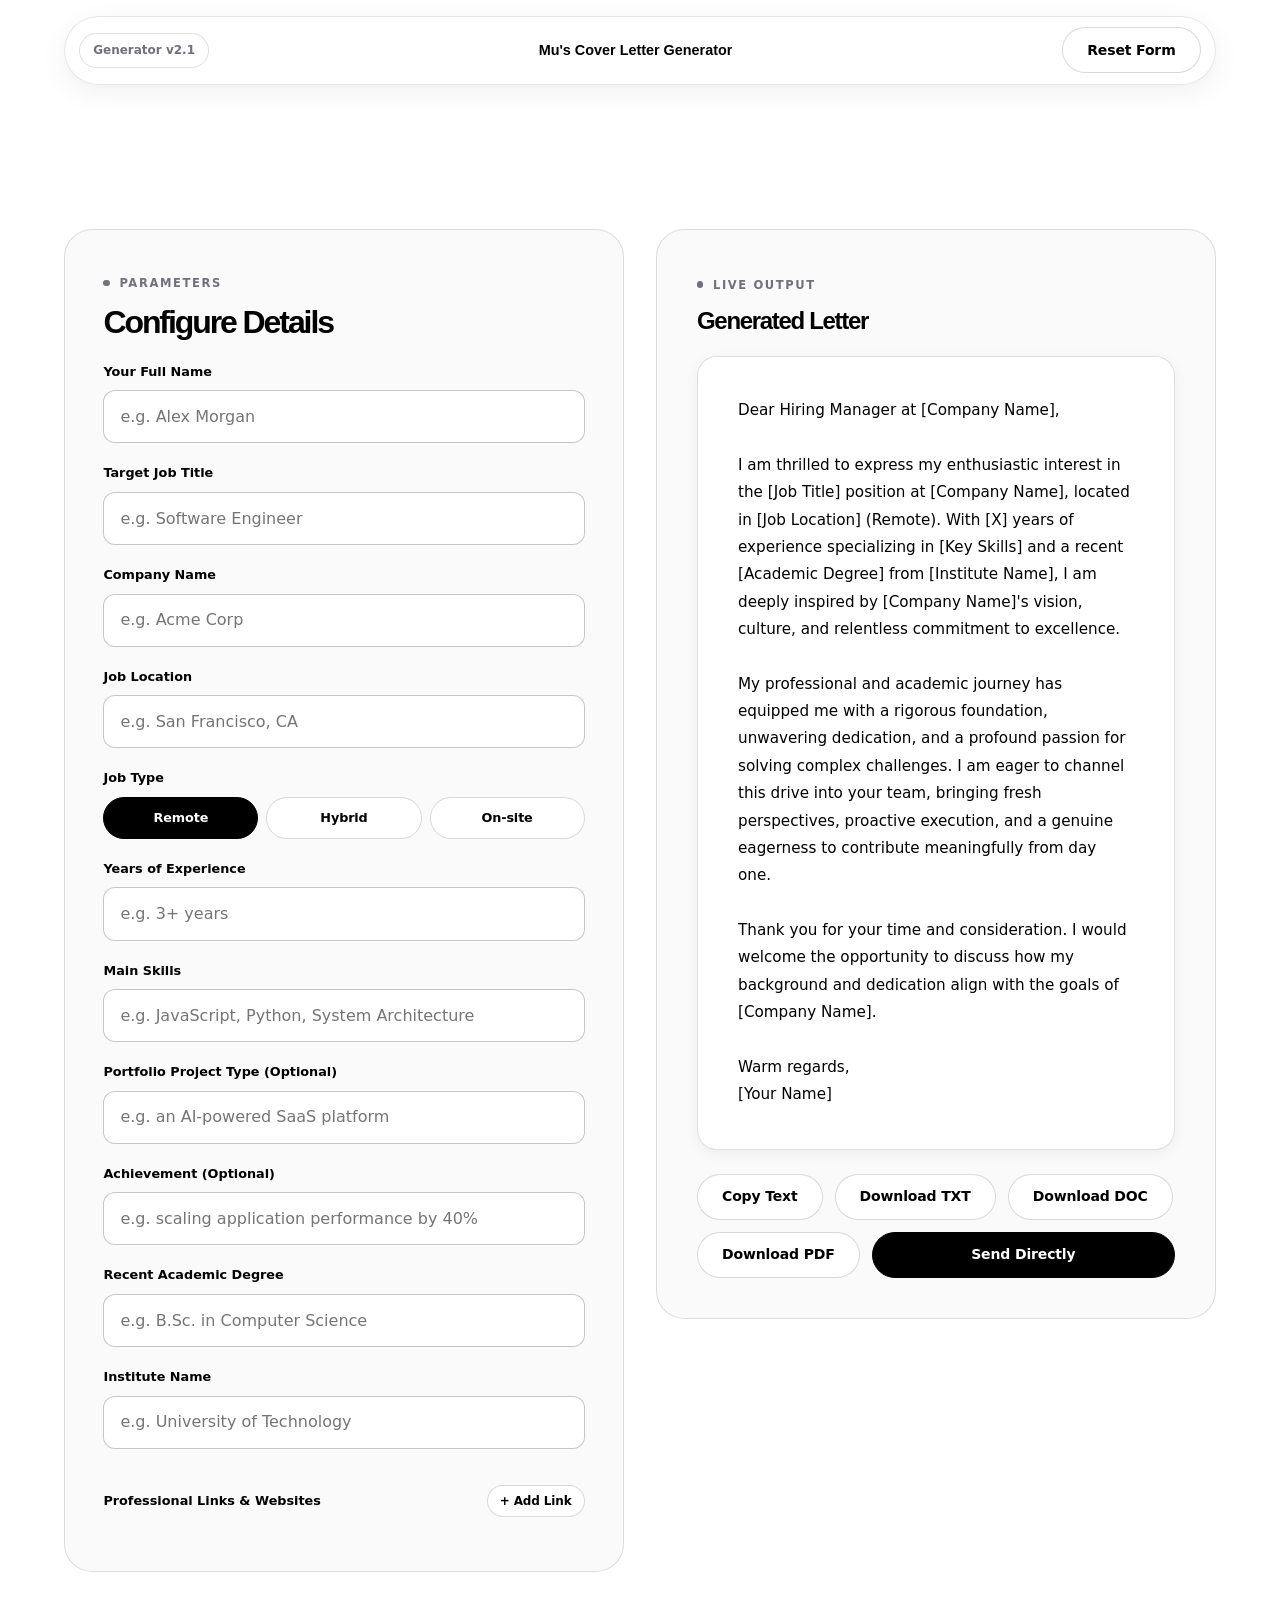
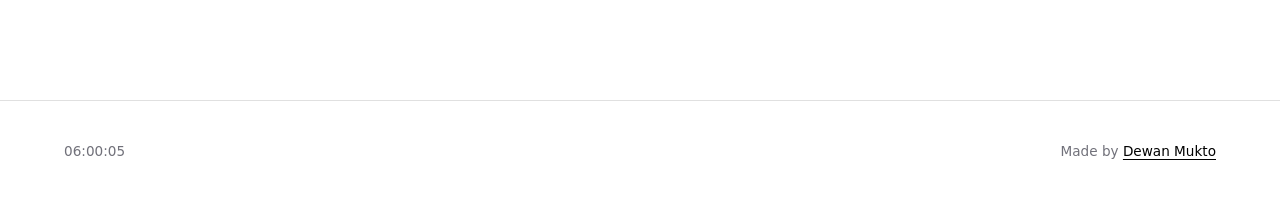
==== commit c611c043: "let's make data persist through indexedDB storage" ====
--- a/cover-letter-generator/index.html
+++ b/cover-letter-generator/index.html
@@ -82,7 +82,7 @@
 
     <nav class="sx-nav">
         <div class="sx-cluster">
-            <span class="sx-pill sx-mono">Generator v2.0</span>
+            <span class="sx-pill sx-mono">Generator v2.1</span>
         </div>
         <div style="font-weight: 700; font-family: var(--sx-font-display); font-size: 0.9rem; text-align: center;" class="nav-title">
             Mu's Cover Letter Generator
@@ -103,19 +103,19 @@
                 <div class="sx-stack" style="gap: 1.25rem;">
                     <div class="sx-field">
                         <label class="sx-label">Your Full Name</label>
-                        <input type="text" id="input-name" class="sx-input" placeholder="e.g. Dewan Mukto" value="Dewan Mukto">
+                        <input type="text" id="input-name" class="sx-input" placeholder="e.g. Alex Morgan" value="">
                     </div>
                     <div class="sx-field">
                         <label class="sx-label">Target Job Title</label>
-                        <input type="text" id="input-title" class="sx-input" placeholder="e.g. Software Engineer">
+                        <input type="text" id="input-title" class="sx-input" placeholder="e.g. Software Engineer" value="">
                     </div>
                     <div class="sx-field">
                         <label class="sx-label">Company Name</label>
-                        <input type="text" id="input-company" class="sx-input" placeholder="e.g. Acme Corp">
+                        <input type="text" id="input-company" class="sx-input" placeholder="e.g. Acme Corp" value="">
                     </div>
                     <div class="sx-field">
                         <label class="sx-label">Job Location</label>
-                        <input type="text" id="input-location" class="sx-input" placeholder="e.g. San Francisco, CA">
+                        <input type="text" id="input-location" class="sx-input" placeholder="e.g. San Francisco, CA" value="">
                     </div>
                     
                     <!-- Single-Choice Job Type -->
@@ -130,27 +130,27 @@
 
                     <div class="sx-field">
                         <label class="sx-label">Years of Experience</label>
-                        <input type="text" id="input-exp" class="sx-input" placeholder="e.g. 3+ years">
+                        <input type="text" id="input-exp" class="sx-input" placeholder="e.g. 3+ years" value="">
                     </div>
                     <div class="sx-field">
                         <label class="sx-label">Main Skills</label>
-                        <input type="text" id="input-skills" class="sx-input" placeholder="e.g. JavaScript, Python, System Architecture">
+                        <input type="text" id="input-skills" class="sx-input" placeholder="e.g. JavaScript, Python, System Architecture" value="">
                     </div>
                     <div class="sx-field">
                         <label class="sx-label">Portfolio Project Type (Optional)</label>
-                        <input type="text" id="input-project" class="sx-input" placeholder="e.g. an AI-powered SaaS platform">
+                        <input type="text" id="input-project" class="sx-input" placeholder="e.g. an AI-powered SaaS platform" value="">
                     </div>
                     <div class="sx-field">
                         <label class="sx-label">Achievement (Optional)</label>
-                        <input type="text" id="input-achievement" class="sx-input" placeholder="e.g. scaling application performance by 40%">
+                        <input type="text" id="input-achievement" class="sx-input" placeholder="e.g. scaling application performance by 40%" value="">
                     </div>
                     <div class="sx-field">
                         <label class="sx-label">Recent Academic Degree</label>
-                        <input type="text" id="input-degree" class="sx-input" placeholder="e.g. B.Sc. in Computer Science">
+                        <input type="text" id="input-degree" class="sx-input" placeholder="e.g. B.Sc. in Computer Science" value="">
                     </div>
                     <div class="sx-field">
                         <label class="sx-label">Institute Name</label>
-                        <input type="text" id="input-institute" class="sx-input" placeholder="e.g. University of Technology">
+                        <input type="text" id="input-institute" class="sx-input" placeholder="e.g. University of Technology" value="">
                     </div>
 
                     <!-- Social / Professional Links Management -->
@@ -255,16 +255,50 @@
             institute: document.getElementById('input-institute')
         };
 
-        // Preloaded default links as requested
-        let customLinks = [
-            { name: 'CV / Resume link', url: 'https://dewanmukto.github.io/resume_cs.pdf' },
-            { name: 'Portfolio website link', url: 'https://dewanmukto.github.io/' },
-            { name: 'GitHub profile link', url: 'https://github.com/dwmk' },
-            { name: 'LinkedIn profile link', url: 'https://www.linkedin.com/in/dewanmukto' }
-        ];
+        let customLinks = [];
 
         const outputEl = document.getElementById('letter-output');
         const linksContainer = document.getElementById('links-container');
+
+        // Load persistent state from localStorage
+        function loadStorage() {
+            const savedData = localStorage.getItem('mus_cover_letter_data');
+            if (savedData) {
+                try {
+                    const parsed = JSON.parse(savedData);
+                    if (parsed.fields) {
+                        for (let k in parsed.fields) {
+                            if (fields[k]) fields[k].value = parsed.fields[k];
+                        }
+                    }
+                    if (parsed.jobType) {
+                        jobType = parsed.jobType;
+                        document.querySelectorAll('.job-type-btn').forEach(b => {
+                            const match = b.dataset.val === jobType;
+                            b.classList.toggle('sx-btn--primary', match);
+                            b.classList.toggle('sx-btn--secondary', !match);
+                        });
+                    }
+                    if (parsed.customLinks) {
+                        customLinks = parsed.customLinks;
+                    }
+                } catch(e) {}
+            }
+        }
+
+        // Save persistent state to localStorage
+        function saveStorage() {
+            const fieldValues = {};
+            for (let k in fields) {
+                fieldValues[k] = fields[k].value;
+            }
+            const data = {
+                fields: fieldValues,
+                jobType: jobType,
+                customLinks: customLinks
+            };
+            localStorage.setItem('mus_cover_letter_data', JSON.stringify(data));
+        }
 
         function renderLinksList() {
             linksContainer.innerHTML = customLinks.map((l, index) => `
@@ -273,6 +307,7 @@
                     <button type="button" class="sx-btn sx-btn--secondary" style="min-height: 26px; padding: 0.15rem 0.5rem; font-size: 0.7rem;" onclick="removeLink(${index})">Remove</button>
                 </div>
             `).join('');
+            saveStorage();
             updatePreview();
         }
 
@@ -291,6 +326,7 @@
                 btn.classList.remove('sx-btn--secondary');
                 btn.classList.add('sx-btn--primary');
                 jobType = btn.dataset.val;
+                saveStorage();
                 updatePreview();
             });
         });
@@ -329,6 +365,7 @@
 
         function updatePreview() {
             outputEl.textContent = generateLetterText();
+            saveStorage();
         }
 
         Object.values(fields).forEach(el => {
@@ -432,22 +469,18 @@
 
         // Reset
         document.getElementById('reset-btn').addEventListener('click', () => {
+            localStorage.removeItem('mus_cover_letter_data');
             Object.values(fields).forEach(el => el.value = '');
-            fields.name.value = 'Dewan Mukto';
             jobType = 'Remote';
             document.querySelectorAll('.job-type-btn').forEach((b, idx) => {
                 b.classList.toggle('sx-btn--primary', idx === 0);
                 b.classList.toggle('sx-btn--secondary', idx !== 0);
             });
-            customLinks = [
-                { name: 'CV / Resume link', url: 'https://dewanmukto.github.io/resume_cs.pdf' },
-                { name: 'Portfolio website link', url: 'https://dewanmukto.github.io/' },
-                { name: 'GitHub profile link', url: 'https://github.com/dwmk' },
-                { name: 'LinkedIn profile link', url: 'https://www.linkedin.com/in/dewanmukto' }
-            ];
+            customLinks = [];
             renderLinksList();
         });
 
+        loadStorage();
         renderLinksList();
     </script>
 </body>
